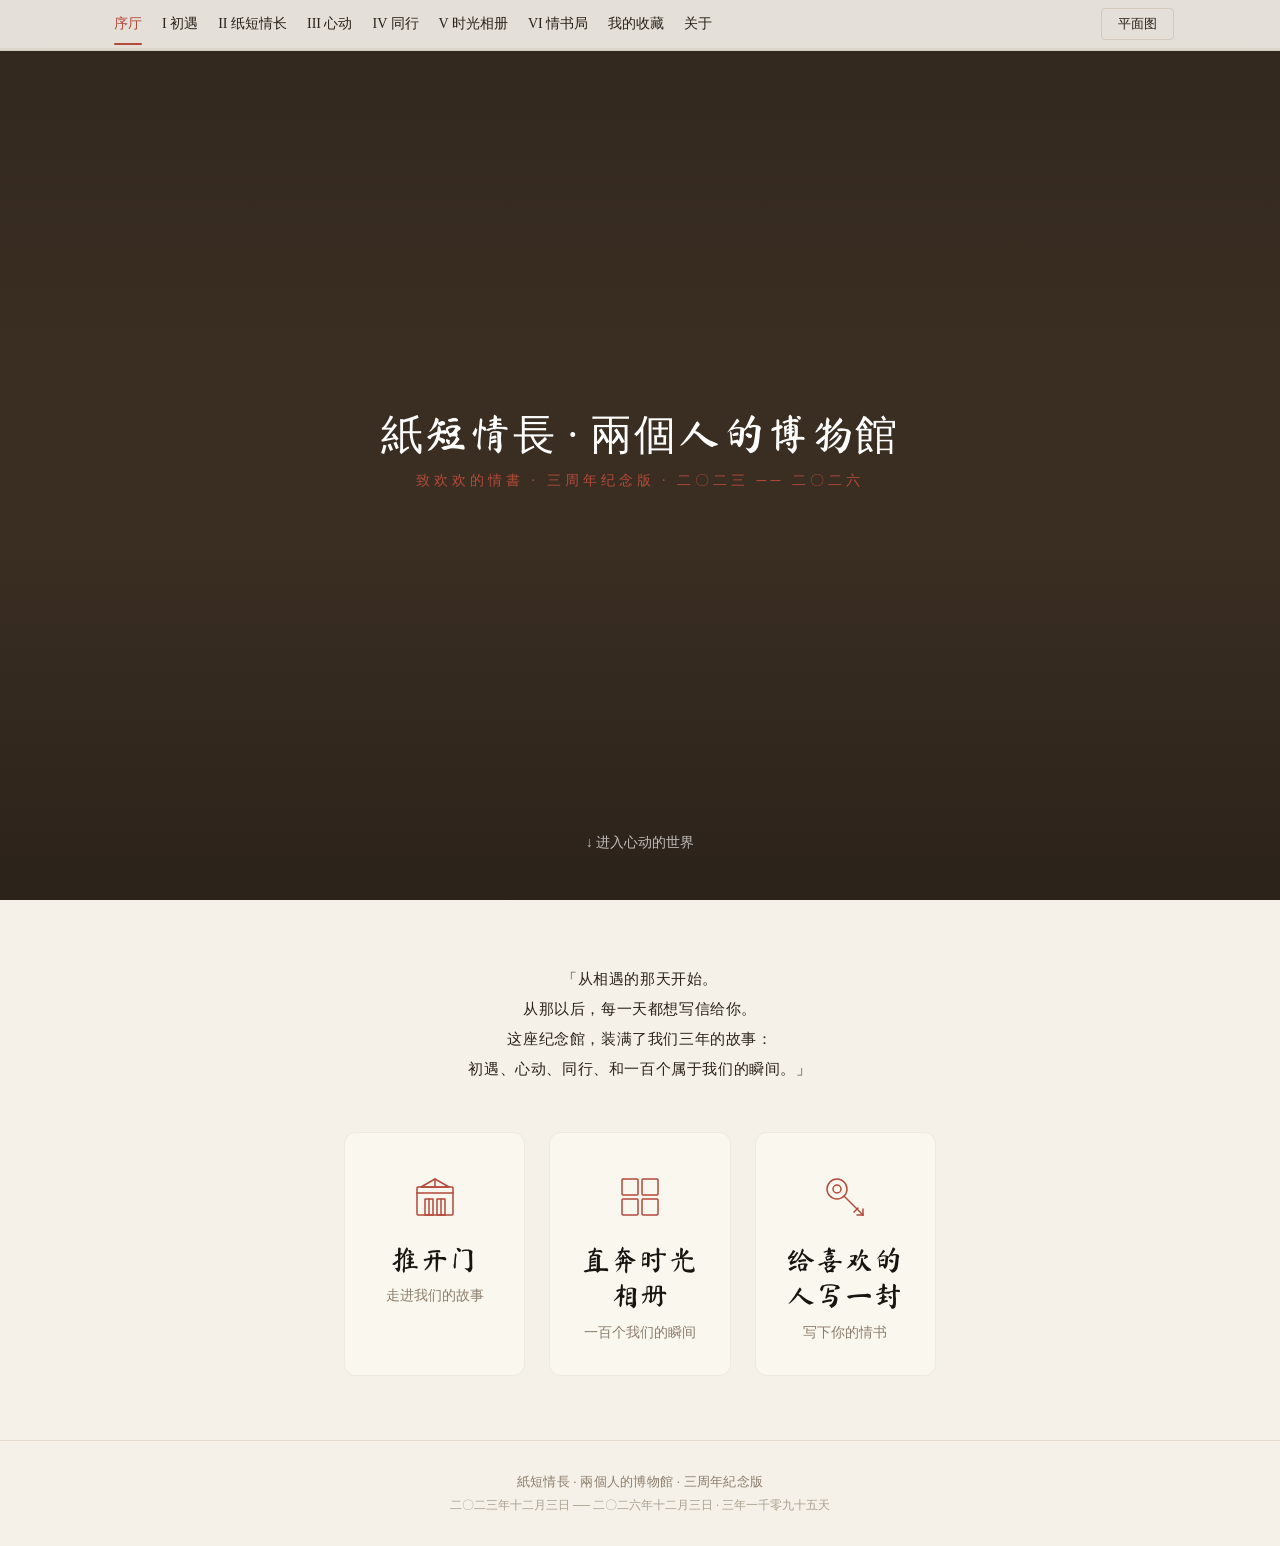
==== kimi-love-letter/index.html @ 92859d8e "紙短情長 · 兩個人的博物館 spec" ====
<!DOCTYPE html>
<!--
  ============================================================
  紙短情長 · 兩個人的博物館 — 主页面
  ============================================================
  
  【项目概述】
  三周年纪念日互动展览网站，致欢欢。
  包含6个展厅 + 收藏系统 + 写信体验，共9个页面。
  纯静态HTML/CSS/JS实现，无框架依赖。
  
  【页面结构】
  - 固定导航栏（含进度条）
  - 序厅（首页）：Hero视频 + 引言 + 导航卡片
  - I 初遇：展品图 + 铭牌
  - II 纸短情长：8封信件画廊 + 灯箱
  - III 心动：展品图 + 铭牌
  - IV 同行：展品图 + 铭牌
  - V 时光相册：筛选器 + 100张照片墙 + 详情弹窗
  - VI 情书局：写信表单 + 实时预览
  - 我的收藏：收藏的照片卡片
  - 关于：项目说明
  
  【技术栈】HTML5 + CSS3 + Vanilla JS + localStorage
  @version 3.0
-->
<html lang="zh-CN">
<head>
  <meta charset="UTF-8">
  <meta name="viewport" content="width=device-width, initial-scale=1.0">
  <title>紙短情長 · 兩個人的博物館</title>
  <!-- Google Fonts：书法字体 -->
  <link rel="preconnect" href="https://fonts.googleapis.com">
  <link rel="preconnect" href="https://fonts.gstatic.com" crossorigin>
  <link href="https://fonts.loli.net/css2?family=Ma+Shan+Zheng&family=Long+Cang&family=Liu+Jian+Mao+Cao&display=swap" rel="stylesheet">
  <!-- LXGW WenKai TC：正文字体 -->
  <link href="https://cdn.jsdmirror.com/npm/lxgw-wenkai-tc-web@latest/style.css" rel="stylesheet">
  <!-- 主样式表 -->
  <link rel="stylesheet" href="css/style.css">
</head>
<body>

<!-- ===== 固定导航栏 ===== -->
<!-- 包含9个导航链接 + 平面图按钮 + 滚动进度条 -->
<nav class="navbar">
  <div class="nav-inner">
    <div class="nav-links">
      <a data-route="/" class="active">序厅</a>
      <a data-route="/hall/1">I 初遇</a>
      <a data-route="/hall/2">II 纸短情长</a>
      <a data-route="/hall/3">III 心动</a>
      <a data-route="/hall/4">IV 同行</a>
      <a data-route="/hall/5">V 时光相册</a>
      <a data-route="/hall/6">VI 情书局</a>
      <a data-route="/archive">我的收藏</a>
      <a data-route="/about">关于</a>
    </div>
    <button class="btn-floorplan" onclick="openFloorplan()">平面图</button>
  </div>
  <div class="progress-bar"><div class="progress-bar-inner"></div></div>
</nav>


<!-- ===== 序廳（首页）===== -->
<!-- Hero全屏视频 + 引言段落 + 三张导航卡片 -->
<div id="page-home" class="page active">
  <section class="hero">
    <div class="hero-bg">
      <video autoplay muted loop playsinline>
        <source src="hero-1.mp4" type="video/mp4">
      </video>
    </div>
    <div class="hero-overlay"></div>
    <div class="hero-content">
      <h1 class="hero-title">紙短情長 · 兩個人的博物館</h1>
      <p class="hero-subtitle">致欢欢的情書 · 三周年纪念版 · 二〇二三 ── 二〇二六</p>
    </div>
    <button class="hero-enter" onclick="navigate('/hall/1')">↓ 进入心动的世界</button>
  </section>

  <section class="intro-section">
    <p class="intro-text">「从相遇的那天开始。<br>从那以后，每一天都想写信给你。<br>这座纪念館，装满了我们三年的故事：<br>初遇、心动、同行、和一百个属于我们的瞬间。」</p>
  </section>

  <!-- 三张入口卡片 -->
  <section class="cards-section">
    <a class="card" onclick="navigate('/hall/1')">
      <div class="card-icon"><svg viewBox="0 0 48 48" fill="none" stroke="rgb(179,74,58)" stroke-width="1.5" stroke-linecap="round" stroke-linejoin="round"><rect x="6" y="14" width="36" height="28" rx="1"/><line x1="6" y1="20" x2="42" y2="20"/><line x1="24" y1="6" x2="24" y2="14"/><polygon points="10,14 24,6 38,14"/><rect x="14" y="26" width="8" height="16"/><rect x="26" y="26" width="8" height="16"/><line x1="18" y1="26" x2="18" y2="42"/><line x1="30" y1="26" x2="30" y2="42"/></svg></div>
      <h3 class="card-title">推开门</h3>
      <p class="card-subtitle">走进我们的故事</p>
    </a>
    <a class="card" onclick="navigate('/hall/5')">
      <div class="card-icon"><svg viewBox="0 0 48 48" fill="none" stroke="rgb(179,74,58)" stroke-width="1.5" stroke-linecap="round" stroke-linejoin="round"><rect x="6" y="6" width="16" height="16" rx="1"/><rect x="26" y="6" width="16" height="16" rx="1"/><rect x="6" y="26" width="16" height="16" rx="1"/><rect x="26" y="26" width="16" height="16" rx="1"/></svg></div>
      <h3 class="card-title">直奔时光相册</h3>
      <p class="card-subtitle">一百个我们的瞬间</p>
    </a>
    <a class="card" onclick="navigate('/hall/6')">
      <div class="card-icon"><svg viewBox="0 0 48 48" fill="none" stroke="rgb(179,74,58)" stroke-width="1.5" stroke-linecap="round" stroke-linejoin="round"><circle cx="16" cy="16" r="10"/><circle cx="16" cy="16" r="4"/><line x1="23" y1="23" x2="42" y2="42"/><line x1="36" y1="42" x2="42" y2="42"/><line x1="42" y1="36" x2="42" y2="42"/><line x1="33" y1="39" x2="37" y2="35"/></svg></div>
      <h3 class="card-title">给喜欢的人写一封</h3>
      <p class="card-subtitle">写下你的情书</p>
    </a>
  </section>

  <footer class="footer">
    <p class="footer-line1">紙短情長 · 兩個人的博物館 · 三周年紀念版</p>
    <p class="footer-line2">二〇二三年十二月三日 ── 二〇二六年十二月三日 · 三年一千零九十五天</p>
  </footer>
</div>


<!-- ===== Hall 1: 初遇 ===== -->
<!-- 展品信件图 + 铭牌（标题/描述/引用/出处）-->
<div id="page-hall-1" class="page">
  <div class="hall-page">
    <div class="exhibit-img"><img src="exhibits/letters/letter-1.jpg" alt="我们的初遇"></div>
    <div class="plaque">
      <div class="plaque-line"></div>
      <div class="plaque-inner">
        <p class="plaque-sub">I · 初遇</p>
        <h2 class="plaque-title">初遇</h2>
        <p class="plaque-desc">二〇二三年十一月，我们第一次相遇。那天的一切都记得——初冬的风、见面的地点、你穿的那件衣服。你笑起来的样子，像一道光，把我整个冬天都照亮了。后来我才明白，有些相遇，第一眼就注定了永远。从那以后，我的世界里多了一个你，从此再也不想回到没有你的日子。</p>
        <blockquote class="plaque-quote">「那天之后，你的名字就住进了我的心里。」</blockquote>
        <p class="plaque-source">2023年12月3日，我们相恋的第一天。</p>
      </div>
    </div>
  </div>
  <div class="hall-nav" style="padding:0 24px;">
    <a class="disabled">← 上一厅</a>
    <span class="counter">I / VI</span>
    <a onclick="navigate('/hall/2')">下一厅 →</a>
  </div>
  <footer class="footer">
    <p class="footer-line1">紙短情長 · 兩個人的博物館 · 三周年紀念版</p>
    <p class="footer-line2">二〇二三年十二月三日 ── 二〇二六年十二月三日 · 三年一千零九十五天</p>
  </footer>
</div>


<!-- ===== Hall 2: 纸短情长 ===== -->
<!-- 8封信件画廊（可点击放大） + 灯箱 + 铭牌 -->
<div id="page-hall-2" class="page">
  <div class="hall-page" style="max-width:1100px;">
    <div class="gallery-grid" id="gallery-grid"><!-- JS动态渲染 --></div>
    <div class="plaque" style="max-width:720px; margin:0 auto 64px;">
      <div class="plaque-line"></div>
      <div class="plaque-inner">
        <p class="plaque-sub">II · 纸短情长</p>
        <h2 class="plaque-title">纸短情长</h2>
        <p class="plaque-desc">八封情书，写给欢欢。每一封都是某个夜晚的思念，某次分别的不舍，某个瞬间的怦然心动。纸短情长，写不尽三年心事。</p>
        <blockquote class="plaque-quote">「每一个字，都是想你的证据。」</blockquote>
        <p class="plaque-source">2023-2026，写给欢欢的八封情书。</p>
      </div>
    </div>
  </div>
  <div class="hall-nav" style="max-width:1100px; margin:0 auto; padding:0 24px;">
    <a onclick="navigate('/hall/1')">← 上一厅</a>
    <span class="counter">II / VI</span>
    <a onclick="navigate('/hall/3')">下一厅 →</a>
  </div>
  <footer class="footer">
    <p class="footer-line1">紙短情長 · 兩個人的博物館 · 三周年紀念版</p>
    <p class="footer-line2">二〇二三年十二月三日 ── 二〇二六年十二月三日 · 三年一千零九十五天</p>
  </footer>
</div>


<!-- ===== Hall 3: 心动 ===== -->
<div id="page-hall-3" class="page">
  <div class="hall-page">
    <div class="exhibit-img square"><img src="exhibits/04-exhibit-3.jpg" alt="心动的瞬间"></div>
    <div class="plaque">
      <div class="plaque-line"></div>
      <div class="plaque-inner">
        <p class="plaque-sub">III · 心动</p>
        <h2 class="plaque-title">心动</h2>
        <p class="plaque-desc">不知道从哪一刻开始，看到你就会心跳加速。也许是第一次对视，也许是你笑起来的样子，也许只是某个不经意的瞬间。心动不需要理由，但每一刻都值得记住。</p>
        <blockquote class="plaque-quote">「第一次牵你的手，心跳快得像要飞出来。」</blockquote>
        <p class="plaque-source">那些心跳加速的瞬间，是爱情最诚实的证据。</p>
      </div>
    </div>
  </div>
  <div class="hall-nav" style="padding:0 24px;">
    <a onclick="navigate('/hall/2')">← 上一厅</a>
    <span class="counter">III / VI</span>
    <a onclick="navigate('/hall/4')">下一厅 →</a>
  </div>
  <footer class="footer">
    <p class="footer-line1">紙短情長 · 兩個人的博物館 · 三周年紀念版</p>
    <p class="footer-line2">二〇二三年十二月三日 ── 二〇二六年十二月三日 · 三年一千零九十五天</p>
  </footer>
</div>


<!-- ===== Hall 4: 同行 ===== -->
<div id="page-hall-4" class="page">
  <div class="hall-page">
    <div class="exhibit-img square"><img src="exhibits/05-exhibit-4.jpg" alt="一起走过的路"></div>
    <div class="plaque">
      <div class="plaque-line"></div>
      <div class="plaque-inner">
        <p class="plaque-sub">IV · 同行</p>
        <h2 class="plaque-title">同行</h2>
        <p class="plaque-desc">三年里，我们一起走过很多路。有远方的旅行——成都的街头、峨眉山的金顶、青城山的寺庙、都江堰的桥头；也有楼下的散步，和每个送你回家的傍晚。有阳光灿烂的日子，也有风雨同行的时刻。你累了我会背你，我迷路了你会牵我。每一步，都因为有你而不孤单。原来最好的风景不是目的地，而是身边有你。</p>
        <blockquote class="plaque-quote">「和你一起走的路，每一步都算数。」</blockquote>
        <p class="plaque-source">2023-2026，我们一起走过的每一段旅程。</p>
      </div>
    </div>
  </div>
  <div class="hall-nav" style="padding:0 24px;">
    <a onclick="navigate('/hall/3')">← 上一厅</a>
    <span class="counter">IV / VI</span>
    <a onclick="navigate('/hall/5')">下一厅 →</a>
  </div>
  <footer class="footer">
    <p class="footer-line1">紙短情長 · 兩個人的博物館 · 三周年紀念版</p>
    <p class="footer-line2">二〇二三年十二月三日 ── 二〇二六年十二月三日 · 三年一千零九十五天</p>
  </footer>
</div>


<!-- ===== Hall 5: 时光相册 ===== -->
<!-- 标题/描述 + 三维筛选器 + 肖像卡片网格 -->
<div id="page-hall-5" class="page">
  <div class="wall-header">
    <h2 class="wall-title">时光相册</h2>
    <p class="wall-subtitle">二〇二三 ── 二〇二六 · 一百张我们的照片</p>
    <p class="wall-desc">每一张照片，都是一个不想忘记的瞬间。</p>
    <p class="wall-desc">有远方的风景，有身边的日常。</p>
    <p class="wall-desc">这里是我们三年来的一百个瞬间。每一张照片背后，都有一段只属于我们的故事。</p>
    <p class="wall-disclaimer">本展厅 100 张照片均为我们的真实回忆。</p>
  </div>
  <div class="filters" id="filters-container"><!-- JS动态渲染筛选按钮 --></div>
  <div class="portrait-grid" id="portrait-grid"><!-- JS动态渲染肖像卡片 --></div>
  <div class="hall-nav" style="max-width:1200px; margin:0 auto; padding:0 24px;">
    <a onclick="navigate('/hall/4')">← 上一厅</a>
    <span class="counter">V / VI</span>
    <a onclick="navigate('/hall/6')">下一厅 →</a>
  </div>
  <footer class="footer">
    <p class="footer-line1">紙短情長 · 兩個人的博物館 · 三周年紀念版</p>
    <p class="footer-line2">二〇二三年十二月三日 ── 二〇二六年十二月三日 · 三年一千零九十五天</p>
  </footer>
</div>


<!-- ===== Hall 6: 情书局 ===== -->
<!-- 左侧表单 + 右侧实时预览（桌面端双栏，移动端单栏） -->
<div id="page-hall-6" class="page">
  <div class="hall6-header">
    <p class="hall6-sub">VI · 情书局</p>
    <h2 class="hall6-title">情书局</h2>
    <p class="hall6-desc">纸短情长，铺展一张信纸，写下你想对欢欢说的话。</p>
  </div>

  <div class="hall6-split">
    <!-- 左侧：写信表单 -->
    <div class="letter-form">
      <!-- 寄信人 -->
      <div class="form-group">
        <label class="form-label">寄信人</label>
        <div class="form-row">
          <select class="form-select" id="sender-role">
            <option>选择身份</option><option>男朋友</option><option>老公</option><option selected>我</option><option>笨蛋</option><option>傻瓜</option><option>亲爱的</option><option>宝贝</option><option>你的</option><option>专属</option><option>恋人</option><option>最好的朋友</option>
          </select>
          <input class="form-input" placeholder="姓名" id="sender-name">
        </div>
      </div>
      <!-- 收信人 -->
      <div class="form-group">
        <label class="form-label">收信人</label>
        <div class="form-row">
          <select class="form-select" id="receiver-role">
            <option>选择身份</option><option selected>女朋友</option><option>老婆</option><option>欢欢</option><option>小欢</option><option>欢欢宝贝</option><option>亲爱的</option><option>小仙女</option><option>我的唯一</option><option>我的全世界</option><option>恋人</option><option>最好的朋友</option>
          </select>
          <input class="form-input" placeholder="姓名" id="receiver-name">
        </div>
      </div>
      <!-- 心意类别 -->
      <div class="form-group">
        <label class="form-label">心意类别<span class="form-hint">（至多选五句，已选 <span id="mood-count">0</span>/5）</span></label>
        <div class="mood-tabs" id="mood-tabs"></div>
        <div class="mood-sentences" id="mood-sentences"></div>
      </div>
      <!-- 随信附上 -->
      <div class="form-group">
        <label class="form-label">随信附上</label>
        <div class="toggle-group toggle-group-sm" id="attach-toggles"></div>
        <input class="form-input" placeholder="其他礼物（选填）" id="attach-custom" style="margin-top:12px; width:100%;">
      </div>
      <!-- 日期 -->
      <div class="form-group">
        <label class="form-label">日期</label>
        <div class="form-row form-row-3col">
          <input class="form-input" id="date-year" placeholder="二〇二六年">
          <input class="form-input" id="date-month" placeholder="六月">
          <input class="form-input" id="date-day" placeholder="十日">
        </div>
      </div>
      <!-- 配图 -->
      <div class="form-group">
        <label class="form-label">配图</label>
        <div class="illust-grid" id="illust-grid"></div>
      </div>
      <!-- 移动端预览按钮（桌面端隐藏） -->
      <button class="preview-btn-mobile" onclick="scrollToPreview()">预览信纸 ↓</button>
    </div>

    <!-- 右侧：实时预览面板 -->
    <div class="preview-panel" id="live-preview">
      <!-- 默认提示语（未填写时） -->
      <div id="preview-default">
        <div class="preview-prompt">
          <p>请先填写寄信人与收信人姓名，情书方可落笔。</p>
        </div>
      </div>
      <!-- 信纸预览区 -->
      <div class="letter-preview-box" id="letter-preview-section" style="display:none;">
        <h3 class="letter-preview-title">信纸预览</h3>
        <div id="letter-live-content"></div>
      </div>
      <!-- 信封预览区 -->
      <div class="envelope-preview-box" id="envelope-preview-section" style="display:none;">
        <h3 class="envelope-preview-title">信封预览</h3>
        <div id="envelope-live-content"></div>
      </div>
      <!-- 操作按钮 -->
      <div class="form-actions">
        <button class="btn-action btn-download-letter" id="btn-dl-letter" disabled onclick="alert('下载功能开发中')">下载信纸</button>
        <button class="btn-action btn-download-envelope" id="btn-dl-envelope" disabled onclick="alert('下载功能开发中')">下载信封</button>
        <button class="btn-action btn-share" onclick="alert('分享功能开发中')">分享</button>
      </div>
    </div>
  </div>

  <div class="hall-nav" style="max-width:1200px; margin:0 auto; padding:0 24px;">
    <a onclick="navigate('/hall/5')">← 上一厅</a>
    <span class="counter">VI / VI</span>
    <a class="disabled">下一厅 →</a>
  </div>
  <footer class="footer">
    <p class="footer-line1">紙短情長 · 兩個人的博物館 · 三周年紀念版</p>
    <p class="footer-line2">二〇二三年十二月三日 ── 二〇二六年十二月三日 · 三年一千零九十五天</p>
  </footer>
</div>


<!-- ===== 我的收藏 ===== -->
<!-- 展示已收藏的人物卡片，数据来自localStorage -->
<div id="page-archive" class="page">
  <div class="archive-page">
    <h2 class="archive-title">我的收藏</h2>
    <p class="archive-sub">你收藏的照片，会在这里等你回味</p>
    <div id="favorites-container"><!-- JS动态渲染收藏卡片 --></div>
  </div>
  <footer class="footer">
    <p class="footer-line1">紙短情長 · 兩個人的博物館 · 三周年紀念版</p>
    <p class="footer-line2">二〇二三年十二月三日 ── 二〇二六年十二月三日 · 三年一千零九十五天</p>
  </footer>
</div>


<!-- ===== 关于 ===== -->
<div id="page-about" class="page">
  <div class="about-page">
    <div class="about-line"></div>
    <p class="about-label">关于</p>
    <div class="about-body">
      <p>致欢欢，三周年快乐。</p>
      <p>本站所有照片和文字，都是我们真实的回忆。</p>
      <p>从2023年12月3日到今天，每一天都值得纪念。</p>
      <p>三年，一千零九十五天，</p>
      <p>无数个想你的瞬间。这个网站，用一百张照片，</p>
      <p>致敬我们共同走过的每一步。</p>
    </div>
  </div>
  <footer class="footer">
    <p class="footer-line1">紙短情長 · 兩個人的博物館 · 三周年紀念版</p>
    <p class="footer-line2">二〇二三年十二月三日 ── 二〇二六年十二月三日 · 三年一千零九十五天</p>
  </footer>
</div>


<!-- ===== 灯箱（展厅II信件大图预览）===== -->
<div class="lightbox" id="lightbox">
  <button class="lightbox-close" onclick="closeLightbox()">&times;</button>
  <button class="lightbox-prev" onclick="lightboxNav(-1)">&#8249;</button>
  <img id="lightbox-img" src="" alt="">
  <button class="lightbox-next" onclick="lightboxNav(1)">&#8250;</button>
  <div class="lightbox-counter" id="lightbox-counter"></div>
</div>


<!-- ===== 人物详情弹窗（展厅V点击肖像）===== -->
<!-- 双栏布局：左栏肖像卡片+收藏按钮，右栏竖排信件+翻页 -->
<div class="person-modal" id="person-modal" onclick="if(event.target===this)closePersonModal()">
  <div class="person-modal-content">
    <button class="person-modal-close" onclick="closePersonModal()">&times;</button>
    <div class="person-profile-panel"><!-- JS动态渲染 --></div>
    <div class="person-letter-panel"><!-- JS动态渲染 --></div>
  </div>
</div>


<!-- ===== 平面图弹窗 ===== -->
<!-- SVG节点布局：中心序廳 + 6个展厅节点 + 关于节点 -->
<!-- 节点标签只显示I-VI，不带"廳"前缀 -->
<div class="floorplan-overlay" id="floorplan-overlay" onclick="if(event.target===this)closeFloorplan()">
  <div class="floorplan-modal">
    <button class="floorplan-close" onclick="closeFloorplan()">&times;</button>
    <h3 class="floorplan-title">馆内平面图</h3>
    <svg class="floorplan-svg" viewBox="0 0 600 440">
      <!-- 连线：从中心序廳放射到各展厅 -->
      <line x1="300" y1="200" x2="180" y2="120" stroke="rgba(120,80,40,0.2)" stroke-width="1"/>
      <line x1="300" y1="200" x2="420" y2="120" stroke="rgba(120,80,40,0.2)" stroke-width="1"/>
      <line x1="300" y1="200" x2="140" y2="240" stroke="rgba(120,80,40,0.2)" stroke-width="1"/>
      <line x1="300" y1="200" x2="460" y2="240" stroke="rgba(120,80,40,0.2)" stroke-width="1"/>
      <line x1="300" y1="200" x2="180" y2="360" stroke="rgba(120,80,40,0.2)" stroke-width="1"/>
      <line x1="300" y1="200" x2="420" y2="360" stroke="rgba(120,80,40,0.2)" stroke-width="1"/>
      <line x1="300" y1="200" x2="520" y2="80" stroke="rgba(120,80,40,0.2)" stroke-width="1"/>

      <!-- 序厅（中心节点） -->
      <g onclick="navigate('/');closeFloorplan();" style="cursor:pointer">
        <circle class="node-circle" cx="300" cy="200" r="28" fill="#fdfaf3" stroke="rgba(120,80,40,0.15)" stroke-width="1.5"/>
        <text x="300" y="205" text-anchor="middle" font-size="13" fill="#1a1410" font-family="Ma Shan Zheng,serif">序厅</text>
      </g>

      <!-- I — 初遇 -->
      <g onclick="navigate('/hall/1');closeFloorplan();" style="cursor:pointer">
        <circle class="node-circle" cx="180" cy="120" r="24" fill="#fdfaf3" stroke="rgba(120,80,40,0.15)" stroke-width="1.5"/>
        <text x="180" y="124" text-anchor="middle" font-size="13" fill="#1a1410">I</text>
        <text x="180" y="156" text-anchor="middle" font-size="11" fill="#8b7d6b">初遇</text>
      </g>

      <!-- II — 纸短情长 -->
      <g onclick="navigate('/hall/2');closeFloorplan();" style="cursor:pointer">
        <circle class="node-circle" cx="420" cy="120" r="24" fill="#fdfaf3" stroke="rgba(120,80,40,0.15)" stroke-width="1.5"/>
        <text x="420" y="124" text-anchor="middle" font-size="13" fill="#1a1410">II</text>
        <text x="420" y="156" text-anchor="middle" font-size="11" fill="#8b7d6b">纸短情长</text>
      </g>

      <!-- III — 心动 -->
      <g onclick="navigate('/hall/3');closeFloorplan();" style="cursor:pointer">
        <circle class="node-circle" cx="140" cy="240" r="24" fill="#fdfaf3" stroke="rgba(120,80,40,0.15)" stroke-width="1.5"/>
        <text x="140" y="244" text-anchor="middle" font-size="13" fill="#1a1410">III</text>
        <text x="140" y="276" text-anchor="middle" font-size="11" fill="#8b7d6b">心动</text>
      </g>

      <!-- IV — 同行 -->
      <g onclick="navigate('/hall/4');closeFloorplan();" style="cursor:pointer">
        <circle class="node-circle" cx="460" cy="240" r="24" fill="#fdfaf3" stroke="rgba(120,80,40,0.15)" stroke-width="1.5"/>
        <text x="460" y="244" text-anchor="middle" font-size="13" fill="#1a1410">IV</text>
        <text x="460" y="276" text-anchor="middle" font-size="11" fill="#8b7d6b">同行</text>
      </g>

      <!-- V — 时光相册 -->
      <g onclick="navigate('/hall/5');closeFloorplan();" style="cursor:pointer">
        <circle class="node-circle" cx="180" cy="360" r="24" fill="#fdfaf3" stroke="rgba(120,80,40,0.15)" stroke-width="1.5"/>
        <text x="180" y="364" text-anchor="middle" font-size="13" fill="#1a1410">V</text>
        <text x="180" y="396" text-anchor="middle" font-size="11" fill="#8b7d6b">时光相册</text>
      </g>

      <!-- VI — 情书局 -->
      <g onclick="navigate('/hall/6');closeFloorplan();" style="cursor:pointer">
        <circle class="node-circle" cx="420" cy="360" r="24" fill="#fdfaf3" stroke="rgba(120,80,40,0.15)" stroke-width="1.5"/>
        <text x="420" y="364" text-anchor="middle" font-size="13" fill="#1a1410">VI</text>
        <text x="420" y="396" text-anchor="middle" font-size="11" fill="#8b7d6b">情书局</text>
      </g>

      <!-- 关于（红色节点） -->
      <g onclick="navigate('/about');closeFloorplan();" style="cursor:pointer">
        <circle cx="520" cy="80" r="28" fill="#b34a3a" stroke="none"/>
        <text x="520" y="85" text-anchor="middle" font-size="13" fill="#fff">关于</text>
      </g>
    </svg>
  </div>
</div>

<!-- 主交互脚本 -->
<script src="js/app.js"></script>

<!-- Cloudflare Web Analytics -->
 <script defer src='https://static.cloudflareinsights.com/beacon.min.js' 
 data-cf-beacon='{"token": "68094ecdf8d94ec7a1f258e1115ed503"}'>

 </script>
 <!-- End Cloudflare Web Analytics -->
</body>
</html>
---- kimi-love-letter/css/style.css ----
/**
 * ============================================================
 * 紙短情長 · 兩個人的博物館 — 全局样式表
 * ============================================================
 * 
 * 【功能总结】
 * 本文件包含整个单页应用的所有样式定义，涵盖：
 * - 全局CSS变量与设计系统（配色、字体）
 * - 固定导航栏与滚动进度条
 * - 首页Hero视频区域与引言卡片
 * - 展厅I-IV通用模板（展品图+铭牌）
 * - 展厅II图片画廊与灯箱
 * - 展厅V时光相册（筛选器+照片网格+详情弹窗）
 * - 展厅VI情书局（分屏表单+实时信纸/信封预览）
 * - 我的收藏页面（收藏卡片网格）
 * - 关于页面
 * - 平面图弹窗
 * - 页脚与Kimi水印
 * 
 * 【设计系统】
 * - 主色调：暖米色(#f5f1e8) + 砖红色(#b34a3a) + 深棕色(#2a2118)
 * - 字体：LXGW WenKai TC(正文楷体) + Ma Shan Zheng(标题书法体)
 * - 风格：仿旧纸张质感，怀旧文学氛围
 * 
 * @version 3.0
 * @author 辜涛
 */

/* ============================================================
   1. 全局CSS变量 — 统一的设计令牌系统
   ============================================================ */
:root {
  --color-bg: #f5f1e8;              /* 页面背景：暖米色/奶油色 */
  --color-paper: #fdfaf3;           /* 卡片/信纸背景：更浅的纸色 */
  --color-ink: #1a1410;             /* 墨色：最深的棕黑色 */
  --color-text: #2a2118;            /* 主文字色 */
  --color-text-mute: #8b7d6b;      /* 次要/弱化文字色 */
  --color-vermilion: #b34a3a;       /* 朱红色/强调色 */
  --color-border: rgba(120, 80, 40, .15); /* 边框色：半透明棕色 */
  --font-kai: "LXGW WenKai TC", serif;     /* 楷体：正文用 */
  --font-hand: "Ma Shan Zheng", "Long Cang", "Liu Jian Mao Cao", "LXGW WenKai TC", serif; /* 书法体：标题用 */
}

/* ============================================================
   2. 基础重置
   ============================================================ */
* { margin: 0; padding: 0; box-sizing: border-box; }

body {
  font-family: var(--font-kai);
  background: var(--color-bg);
  color: var(--color-text);
  -webkit-font-smoothing: antialiased;
}

a { text-decoration: none; color: inherit; }

/* ============================================================
   3. 固定导航栏 — 毛玻璃效果 + 滚动进度条
   ============================================================ */
.navbar {
  position: fixed;
  top: 0; left: 0; right: 0;
  z-index: 50;
  background: rgba(253, 250, 243, 0.88);
  backdrop-filter: blur(12px);
  -webkit-backdrop-filter: blur(12px);
  border-bottom: 1px solid var(--color-border);
}

.nav-inner {
  max-width: 1100px;
  margin: 0 auto;
  display: flex;
  align-items: center;
  justify-content: space-between;
  padding: 0 16px;
  height: 48px;
  overflow-x: auto;
}

.nav-links {
  display: flex;
  align-items: center;
  gap: 4px;
  flex-shrink: 0;
}

/* 导航链接：默认深棕色，激活/悬停时砖红色 */
.nav-links a {
  font-size: 14px;
  padding: 12px 8px;
  white-space: nowrap;
  position: relative;
  transition: color 0.25s;
  cursor: pointer;
}
.nav-links a:hover { color: var(--color-vermilion); }
.nav-links a.active { color: var(--color-vermilion); }
.nav-links a.active::after {
  content: '';
  position: absolute;
  bottom: 0; left: 8px; right: 8px;
  height: 2px;
  background: var(--color-vermilion);
  border-radius: 1px;
}

/* 平面图按钮：描边样式 */
.btn-floorplan {
  flex-shrink: 0;
  margin-left: 16px;
  padding: 6px 16px;
  font-size: 13px;
  font-family: inherit;
  color: var(--color-text);
  background: transparent;
  border: 1px solid var(--color-border);
  border-radius: 4px;
  cursor: pointer;
  transition: all 0.25s;
}
.btn-floorplan:hover { background: rgba(120, 80, 40, 0.06); }

/* 滚动进度条 */
.progress-bar { height: 2px; background: rgba(120, 80, 40, 0.08); }
.progress-bar-inner {
  height: 100%;
  width: 0%;
  background: var(--color-vermilion);
  transition: width 0.3s;
}

/* ============================================================
   4. 页面路由系统 — SPA页面切换动画
   ============================================================ */
.page { display: none; }
.page.active {
  display: block;
  animation: fadeIn 0.4s ease-out;
}

@keyframes fadeIn {
  from { opacity: 0; transform: translateY(12px); }
  to   { opacity: 1; transform: translateY(0); }
}

/* ============================================================
   5. 首页Hero区域 — 全屏视频背景 + 渐变遮罩 + 标题叠加
   ============================================================ */
.hero {
  position: relative;
  width: 100%;
  height: 100vh;
  min-height: 600px;
  overflow: hidden;
  display: flex;
  flex-direction: column;
  align-items: center;
  justify-content: center;
}

.hero-bg {
  position: absolute;
  inset: 0;
  z-index: 0;
  background: #3a2e22; /* 视频未加载时的兜底色 */
}
.hero-bg video { width: 100%; height: 100%; object-fit: cover; }

/* 上下暗角渐变：增强文字可读性 */
.hero-overlay {
  position: absolute;
  inset: 0;
  z-index: 1;
  background: linear-gradient(
    rgba(26,20,16,0.25) 0%,
    rgba(0,0,0,0) 40%,
    rgba(0,0,0,0) 60%,
    rgba(26,20,16,0.45) 100%
  );
}

.hero-content {
  position: relative;
  z-index: 2;
  text-align: center;
  padding: 0 24px;
}

.hero-title {
  font-family: var(--font-hand);
  font-size: 42px;
  font-weight: 400;
  color: #fff;
  line-height: 1.1;
  letter-spacing: 2.1px;
  margin-bottom: 16px;
  white-space: nowrap;
}

.hero-subtitle {
  font-size: 14px;
  color: var(--color-vermilion);
  letter-spacing: 4px;
  text-align: center;
}

/* 进入按钮：呼吸灯动画 */
.hero-enter {
  position: absolute;
  bottom: 48px;
  left: 50%;
  transform: translateX(-50%);
  z-index: 2;
  font-size: 14px;
  color: rgba(255, 255, 255, 0.7);
  background: none;
  border: none;
  cursor: pointer;
  font-family: inherit;
  animation: breathe 3s ease-in-out infinite;
}

@keyframes breathe {
  0%, 100% { opacity: 0.4; }
  50%      { opacity: 1; }
}

/* ============================================================
   6. 首页引言区域
   ============================================================ */
.intro-section {
  padding: 64px 24px 48px;
  max-width: 640px;
  margin: 0 auto;
  text-align: center;
}
.intro-text {
  font-size: 15px;
  line-height: 30px;
  letter-spacing: 0.6px;
}

/* ============================================================
   7. 首页导航卡片 — 三张入口卡片
   ============================================================ */
.cards-section {
  max-width: 640px;
  margin: 0 auto;
  padding: 0 24px 64px;
  display: flex;
  flex-direction: column;
  gap: 24px;
}

@media (min-width: 768px) {
  .cards-section {
    display: grid;
    grid-template-columns: repeat(3, 1fr);
    gap: 24px;
  }
}

.card {
  display: block;
  background: rgba(253, 250, 243, 0.7);
  border-radius: 12px;
  padding: 40px 24px 32px;
  text-align: center;
  transition: transform 0.25s, box-shadow 0.25s;
  cursor: pointer;
  border: 1px solid rgba(120, 80, 40, 0.08);
}
.card:hover {
  transform: translateY(-2px);
  box-shadow: 0 8px 24px rgba(120, 80, 40, 0.1);
}

.card-icon { width: 48px; height: 48px; margin: 0 auto 20px; }
.card-icon svg { width: 48px; height: 48px; }

.card-title {
  font-family: var(--font-hand);
  font-size: 28px;
  font-weight: 400;
  color: var(--color-ink);
  line-height: 1.3;
  letter-spacing: 1.12px;
  margin-bottom: 8px;
}
.card-subtitle {
  font-size: 14px;
  color: var(--color-text-mute);
  line-height: 1.5;
}

/* ============================================================
   8. 展厅I/III/IV通用模板 — 展品图 + 铭牌 + 导航
   ============================================================ */

/* 展厅页面容器：顶部留出导航栏高度 */
.hall-page {
  padding: 136px 24px 80px;
  max-width: 720px;
  margin: 0 auto;
}

/* 展品图片容器 */
.exhibit-img {
  max-width: 460px;
  aspect-ratio: 3/4;
  border-radius: 4px;
  box-shadow: 0 4px 24px rgba(26, 20, 16, 0.06);
  background: var(--color-paper);
  overflow: hidden;
  margin: 0 auto 64px;
}
.exhibit-img img { width: 100%; height: 100%; object-fit: contain; }
.exhibit-img.square { max-width: 600px; aspect-ratio: 1/1; }

/* 铭牌区域：纸色背景 + 顶部红线 */
.plaque {
  background: var(--color-paper);
  position: relative;
  border-radius: 4px;
  margin-bottom: 64px;
}
.plaque-line { height: 2px; background: var(--color-vermilion); width: 100%; }
.plaque-inner { padding: 48px 56px; }
@media (max-width: 640px) { .plaque-inner { padding: 32px 24px; } }

.plaque-sub {
  font-size: 13px;
  color: var(--color-text-mute);
  letter-spacing: 0.08em;
  margin-bottom: 12px;
}
.plaque-title {
  font-family: var(--font-hand);
  font-size: 50px;
  color: var(--color-ink);
  letter-spacing: 0.04em;
  margin-bottom: 24px;
  line-height: 1.2;
}
@media (max-width: 640px) { .plaque-title { font-size: 36px; } }

.plaque-desc {
  font-size: 16px;
  line-height: 2;
  color: var(--color-text);
  margin-bottom: 24px;
}

/* 引用块：左侧红色竖线 */
.plaque-quote {
  border-left: 3px solid var(--color-vermilion);
  padding-left: 24px;
  font-size: 16px;
  line-height: 2.2;
  letter-spacing: 0.06em;
  margin-bottom: 16px;
  color: var(--color-text);
}

/* 出处来源：前方红色圆点 */
.plaque-source {
  font-size: 14px;
  color: var(--color-text-mute);
  display: flex;
  align-items: flex-start;
  gap: 8px;
}
.plaque-source::before {
  content: '';
  display: inline-block;
  width: 4px; height: 4px;
  border-radius: 50%;
  background: var(--color-vermilion);
  margin-top: 8px;
  flex-shrink: 0;
}

/* 展厅底部导航：上一厅/下一厅 */
.hall-nav {
  display: flex;
  justify-content: space-between;
  align-items: center;
  max-width: 720px;
  margin: 0 auto;
  border-top: 1px solid var(--color-border);
  padding: 48px 0;
}
.hall-nav a {
  font-size: 14px;
  color: var(--color-text);
  cursor: pointer;
  transition: color 0.25s;
}
.hall-nav a:hover { color: var(--color-vermilion); }
.hall-nav a.disabled { opacity: 0.3; pointer-events: none; }
.hall-nav .counter { font-size: 13px; color: var(--color-text-mute); }

/* ============================================================
   9. 展厅II 紙短情長 — 图片画廊 + 灯箱
   ============================================================ */

/* 4列画廊网格 */
.gallery-grid {
  display: grid;
  grid-template-columns: repeat(4, 1fr);
  gap: 20px;
  max-width: 1100px;
  margin: 0 auto 64px;
  padding: 0 24px;
}
@media (max-width: 900px) { .gallery-grid { grid-template-columns: repeat(2, 1fr); } }
@media (max-width: 500px) { .gallery-grid { grid-template-columns: 1fr; } }

.gallery-item {
  aspect-ratio: 3/4;
  border-radius: 3px;
  box-shadow: 0 3px 12px rgba(26, 20, 16, 0.06);
  cursor: pointer;
  overflow: hidden;
  transition: transform 0.3s, box-shadow 0.3s;
  border: 1px solid var(--color-border);
}
.gallery-item:hover {
  transform: scale(1.02);
  box-shadow: 0 8px 24px rgba(26, 20, 16, 0.12);
}
.gallery-item img { width: 100%; height: 100%; object-fit: cover; }

/* 灯箱：全屏遮罩 + 居中图片 */
.lightbox {
  display: none;
  position: fixed;
  inset: 0;
  z-index: 1000;
  background: rgba(0, 0, 0, 0.85);
  align-items: center;
  justify-content: center;
  padding: 60px 24px;
}
.lightbox.open { display: flex; animation: fadeIn 0.3s; }
.lightbox img {
  max-height: 88vh;
  max-width: 92vw;
  object-fit: contain;
  box-shadow: 0 16px 48px rgba(0, 0, 0, 0.5);
  border-radius: 2px;
}
.lightbox-close {
  position: fixed; top: 20px; right: 24px;
  width: 40px; height: 40px;
  background: rgba(255, 255, 255, 0.08);
  border: none; color: #fff; font-size: 24px;
  cursor: pointer; border-radius: 50%;
  display: flex; align-items: center; justify-content: center;
  z-index: 1001;
}
.lightbox-prev, .lightbox-next {
  position: fixed; top: 50%; transform: translateY(-50%);
  width: 48px; height: 48px;
  background: rgba(255, 255, 255, 0.08);
  border: none; color: #fff; font-size: 28px;
  cursor: pointer; border-radius: 50%;
  display: flex; align-items: center; justify-content: center;
  z-index: 1001;
}
.lightbox-prev { left: 24px; }
.lightbox-next { right: 24px; }
.lightbox-counter {
  position: fixed; bottom: 24px; left: 50%; transform: translateX(-50%);
  color: rgba(255, 255, 255, 0.6); font-size: 14px; z-index: 1001;
}

/* ============================================================
   10. 展厅V 时光相册 — 筛选器 + 照片墙 + 详情弹窗
   ============================================================ */

/* 页面头部 */
.wall-header {
  text-align: center;
  padding: 136px 24px 40px;
  max-width: 800px;
  margin: 0 auto;
}
.wall-title { font-family: var(--font-hand); font-size: 50px; color: var(--color-ink); margin-bottom: 12px; }
.wall-subtitle { font-size: 14px; color: var(--color-vermilion); letter-spacing: 2px; margin-bottom: 24px; }
.wall-desc { font-size: 15px; line-height: 2; color: var(--color-text); margin-bottom: 8px; }
.wall-disclaimer { font-size: 12px; color: var(--color-text-mute); margin-top: 16px; opacity: 0.8; }

/* 筛选器组：药丸式按钮 */
.filters { max-width: 1200px; margin: 0 auto; padding: 0 24px 24px; }
.filter-group { margin-bottom: 12px; display: flex; flex-wrap: wrap; align-items: center; gap: 8px; }
.filter-label { font-size: 12px; color: var(--color-text-mute); margin-right: 4px; min-width: 48px; }

.filter-btn {
  padding: 4px 10px;
  font-size: 12px;
  border-radius: 4px;
  cursor: pointer;
  border: 1px solid var(--color-border);
  background: transparent;
  color: var(--color-text-mute);
  font-family: inherit;
  transition: all 0.2s;
}
.filter-btn.active {
  background: rgba(179, 74, 58, 0.06);
  color: var(--color-vermilion);
  border-color: var(--color-vermilion);
}
.filter-btn:hover { border-color: var(--color-vermilion); }

/* 肖像卡片网格 */
.portrait-grid {
  display: grid;
  grid-template-columns: repeat(3, 1fr);
  gap: 8px;
  max-width: 1200px;
  margin: 0 auto;
  padding: 24px 12px 80px;
}
@media (min-width: 900px) { .portrait-grid { grid-template-columns: repeat(5, 1fr); } }
@media (max-width: 500px) { .portrait-grid { grid-template-columns: repeat(2, 1fr); } }

.portrait-card {
  aspect-ratio: 5/7;
  cursor: pointer;
  overflow: hidden;
  border-radius: 2px;
  transition: transform 0.3s;
  background: var(--color-paper);
}
.portrait-card:hover { transform: scale(1.03); }
.portrait-card-img { height: 70%; overflow: hidden; }
.portrait-card-img img { width: 100%; height: 100%; object-fit: cover; }
.portrait-card-info { height: 30%; padding: 4px 6px; display: flex; flex-direction: column; justify-content: center; align-items: center; gap: 1px; }
.portrait-name { font-family: var(--font-hand); font-size: 13px; color: var(--color-ink); }
.portrait-meta { font-size: 8px; color: var(--color-text-mute); }
.portrait-type { font-size: 8px; color: var(--color-vermilion); }

/* ----- 人物详情弹窗（仿原站双栏布局）----- */

/**
 * 【功能说明】
 * 点击肖像后弹出全屏详情弹窗，左侧为肖像卡片（含加入收藏按钮），
 * 右侧为竖排信件内容（竖排情书格式），底部有翻页导航。
 * 参考原站的side-by-side布局效果。
 */
.person-modal {
  display: none;
  position: fixed;
  inset: 0;
  z-index: 200;
  background: rgba(0, 0, 0, 0.8);
  align-items: center;
  justify-content: center;
  padding: 40px 24px;
}
.person-modal.open { display: flex; animation: fadeIn 0.3s; }

/* 弹窗内容区：左右双栏 */
.person-modal-content {
  background: var(--color-paper);
  max-width: 900px;
  width: 100%;
  border-radius: 8px;
  overflow: hidden;
  position: relative;
  display: flex;
  max-height: 85vh;
}

@media (max-width: 700px) {
  .person-modal-content { flex-direction: column; max-height: 90vh; overflow-y: auto; }
}

/* 左侧：肖像卡片 */
.person-profile-panel {
  width: 280px;
  flex-shrink: 0;
  display: flex;
  flex-direction: column;
  align-items: center;
  padding: 24px;
  background: var(--color-bg);
  border-right: 1px solid var(--color-border);
}
@media (max-width: 700px) {
  .person-profile-panel { width: 100%; border-right: none; border-bottom: 1px solid var(--color-border); }
}

.person-profile-img {
  width: 180px;
  height: 252px;
  object-fit: cover;
  border-radius: 4px;
  margin-bottom: 16px;
  box-shadow: 0 4px 16px rgba(26, 20, 16, 0.1);
}
.person-profile-name { font-family: var(--font-hand); font-size: 24px; color: var(--color-ink); margin-bottom: 4px; }
.person-profile-role { font-size: 13px; color: var(--color-text-mute); margin-bottom: 8px; }
.person-profile-meta { font-size: 13px; color: var(--color-vermilion); margin-bottom: 4px; }
.person-profile-to { font-size: 13px; color: var(--color-text); margin-bottom: 16px; }

/* 加入收藏按钮 */
.btn-favorite {
  padding: 8px 24px;
  font-size: 13px;
  font-family: inherit;
  border: 1px solid var(--color-border);
  border-radius: 4px;
  background: transparent;
  color: var(--color-text);
  cursor: pointer;
  transition: all 0.2s;
}
.btn-favorite:hover { border-color: var(--color-vermilion); color: var(--color-vermilion); }
.btn-favorite.favorited {
  background: rgba(179, 74, 58, 0.06);
  color: var(--color-vermilion);
  border-color: var(--color-vermilion);
}

/* 右侧：竖排信件内容 */
.person-letter-panel {
  flex: 1;
  padding: 32px;
  overflow-y: auto;
  display: flex;
  flex-direction: column;
}

/* 信件容器：仿古信纸样式（米黄纸底 + 红褐色边框 + 竖排文字） */
.letter-scroll {
  background: #f5edd4;  /* 仿古纸张色 */
  border: 1px solid #c9a87c;  /* 旧纸边框色 */
  border-radius: 2px;
  padding: 32px 24px 24px;
  flex: 1;
  overflow-x: auto;
  overflow-y: hidden;
  position: relative;
  /* 双线框效果 */
  box-shadow: inset 0 0 0 4px #f5edd4, inset 0 0 0 5px #c9a87c;
}

/* 竖排文字区域：多列竖排，从右向左阅读 */
.letter-vertical {
  writing-mode: vertical-rl;
  text-orientation: mixed;
  font-size: 15px;
  line-height: 2.4;
  letter-spacing: 0.12em;
  color: #2a2118;
  column-gap: 8px;
  min-height: 280px;
  white-space: pre-wrap;
  font-family: var(--font-kai);
  /* 列间分隔线 */
  column-rule: 1px solid rgba(201, 168, 124, 0.3);
}

/* 银信印章：右下角红色方形印章 */
.letter-stamp {
  width: 36px;
  height: 36px;
  background: var(--color-vermilion);
  color: #fff;
  display: flex;
  align-items: center;
  justify-content: center;
  font-size: 11px;
  font-family: var(--font-hand);
  border-radius: 2px;
  margin-top: 12px;
  align-self: flex-end;
  /* 印章微倾斜效果 */
  transform: rotate(-3deg);
  opacity: 0.9;
}

/* 翻页导航 */
.letter-nav {
  display: flex;
  justify-content: space-between;
  align-items: center;
  margin-top: 16px;
  padding-top: 16px;
  border-top: 1px solid var(--color-border);
}
.letter-nav button {
  padding: 6px 16px;
  font-size: 13px;
  font-family: inherit;
  border: 1px solid var(--color-border);
  border-radius: 4px;
  background: transparent;
  color: var(--color-text);
  cursor: pointer;
  transition: all 0.2s;
}
.letter-nav button:hover { border-color: var(--color-vermilion); color: var(--color-vermilion); }
.letter-nav button:disabled { opacity: 0.3; cursor: default; }
.letter-nav button:disabled:hover { border-color: var(--color-border); color: var(--color-text); }
.letter-nav-counter { font-size: 13px; color: var(--color-text-mute); }

.letter-nav-back {
  display: block;
  text-align: center;
  margin-top: 12px;
  font-size: 13px;
  color: var(--color-text-mute);
  cursor: pointer;
}
.letter-nav-back:hover { color: var(--color-vermilion); }

.person-modal-close {
  position: absolute;
  top: 12px; right: 12px;
  width: 36px; height: 36px;
  background: rgba(0, 0, 0, 0.5);
  border: none; color: #fff; font-size: 20px;
  cursor: pointer; border-radius: 50%;
  display: flex; align-items: center; justify-content: center;
  z-index: 10;
}

/* ============================================================
   11. 展厅VI 情书局 — 左表单 + 右实时预览
   ============================================================ */

/**
 * 【功能说明】
 * 银信局采用分屏布局：
 * - 左侧为表单区（寄信人、收信人、心意、附件、日期、配图选择）
 * - 右侧为实时预览区（信纸预览 + 信封预览），随表单输入动态更新
 * - 参考原站 https://qbgogtgc47664.ok.kimi.link/#/hall/6 的样式
 */
.hall6-header { text-align: center; padding: 136px 24px 40px; }
.hall6-sub { font-size: 14px; color: var(--color-text-mute); letter-spacing: 0.08em; margin-bottom: 16px; }
.hall6-title { font-family: var(--font-hand); font-size: 40px; color: var(--color-ink); margin-bottom: 12px; letter-spacing: 0.04em; }
.hall6-desc { font-size: 16px; color: var(--color-text); }

/* 分屏容器 */
.hall6-split {
  max-width: 1200px;
  margin: 0 auto;
  padding: 0 24px 80px;
  display: grid;
  grid-template-columns: 1fr 1fr;
  gap: 48px;
  align-items: start;
}
@media (max-width: 1023px) {
  .hall6-split { grid-template-columns: 1fr; }
}

/* 表单区域 */
.letter-form { width: 100%; }
.form-group { margin-bottom: 28px; }
.form-label { font-size: 14px; color: var(--color-text); margin-bottom: 8px; display: block; letter-spacing: 0.02em; }
/* 表单提示文字（如"至多選五句，已選 0/5"） */
.form-hint { font-size: 12px; color: var(--color-text-mute); }
.form-row { display: grid; grid-template-columns: 1fr 1fr; gap: 10px; }
/* 日期三列布局 */
.form-row-3col { display: grid; grid-template-columns: 1fr 1fr 1fr; gap: 10px; }
.form-input, .form-select {
  background: var(--color-paper);
  border: 1px solid var(--color-border);
  border-radius: 4px;
  padding: 8px 12px;
  font-size: 14px;
  font-family: inherit;
  color: var(--color-text);
  outline: none;
  transition: border-color 0.2s;
  width: 100%;
}
.form-input:focus, .form-select:focus { border-color: var(--color-vermilion); }

/* 切换按钮组（心意/附件） */
.toggle-group { display: flex; flex-wrap: wrap; gap: 8px; }
.toggle-btn {
  padding: 8px 18px;
  font-size: 14px;
  border-radius: 4px;
  cursor: pointer;
  border: 1px solid var(--color-border);
  background: transparent;
  color: var(--color-text-mute);
  font-family: inherit;
  transition: all 0.2s;
}
.toggle-btn.active {
  background: rgba(179, 74, 58, 0.06);
  color: var(--color-vermilion);
  border-color: var(--color-vermilion);
}
.toggle-btn:hover { border-color: var(--color-vermilion); }
/* 附件按钮略小字号 */
.toggle-group-sm .toggle-btn { padding: 6px 14px; font-size: 13px; }

/* ----- 心意类别标签页（原站交互样式） ----- */
.mood-tabs {
  display: flex;
  flex-wrap: wrap;
  gap: 8px;
  margin-bottom: 12px;
}
.mood-tab {
  padding: 8px 18px;
  font-size: 14px;
  border-radius: 4px;
  cursor: pointer;
  border: 1px solid var(--color-border);
  background: transparent;
  color: var(--color-text-mute);
  font-family: inherit;
  transition: all 0.2s;
  display: flex;
  align-items: center;
  gap: 6px;
}
.mood-tab.active {
  background: rgba(179, 74, 58, 0.06);
  color: var(--color-vermilion);
  border-color: var(--color-vermilion);
}
.mood-tab:hover { border-color: var(--color-vermilion); }
/* 复选框图标（选中时显示√） */
.mood-tab-check {
  display: inline-block;
  width: 14px;
  height: 14px;
  border: 1.5px solid currentColor;
  border-radius: 2px;
  position: relative;
}
.mood-tab.active .mood-tab-check::after {
  content: '\2713';
  position: absolute;
  top: -2px;
  left: 1px;
  font-size: 11px;
  line-height: 1;
}

/* 心意句子列表 — 点击标签后展开的复选框列表 */
.mood-sentences {
  display: flex;
  flex-direction: column;
  gap: 8px;
}
.mood-sentence {
  display: flex;
  align-items: center;
  gap: 12px;
  padding: 12px 16px;
  border: 1px solid var(--color-border);
  border-radius: 4px;
  background: var(--color-paper);
  cursor: pointer;
  transition: all 0.2s;
}
.mood-sentence:hover { border-color: var(--color-vermilion); }
.mood-sentence.selected {
  border-color: var(--color-vermilion);
  background: rgba(179, 74, 58, 0.03);
}
/* 句子复选框 */
.sentence-checkbox {
  width: 18px;
  height: 18px;
  border: 1.5px solid var(--color-border);
  border-radius: 2px;
  flex-shrink: 0;
  display: flex;
  align-items: center;
  justify-content: center;
  transition: all 0.2s;
}
.mood-sentence.selected .sentence-checkbox {
  border-color: var(--color-vermilion);
  background: var(--color-vermilion);
}
.mood-sentence.selected .sentence-checkbox::after {
  content: '\2713';
  color: #fff;
  font-size: 12px;
  line-height: 1;
}
/* 句子文字 */
.sentence-text {
  font-size: 14px;
  color: var(--color-text);
  line-height: 1.6;
}

/* 配图选择网格 — 4列网格，每项含缩略图和标签 */
.illust-grid {
  display: grid;
  grid-template-columns: repeat(4, 1fr);
  gap: 8px;
}
.illust-item {
  border-radius: 2px;
  cursor: pointer;
  overflow: hidden;
  border: 2px solid transparent;
  padding: 6px;
  background: var(--color-paper);
  transition: all 0.2s;
  display: flex;
  flex-direction: column;
  align-items: center;
}
.illust-item.active {
  border-color: var(--color-vermilion);
  background: rgba(179, 74, 58, 0.06);
}
.illust-item img {
  width: 100%;
  aspect-ratio: 1/1;
  object-fit: contain;
  border-radius: 2px;
}
.illust-item span {
  font-size: 12px;
  color: var(--color-text-mute);
  margin-top: 4px;
}
.illust-item.active span {
  color: var(--color-vermilion);
}

/* 移动端预览按钮 — 仅在移动端显示，桌面端隐藏 */
.preview-btn-mobile {
  display: none;
  width: 100%;
  padding: 12px;
  margin-top: 8px;
  font-size: 15px;
  font-family: inherit;
  background: rgba(179, 74, 58, 0.06);
  border: 1px solid var(--color-vermilion);
  color: var(--color-vermilion);
  border-radius: 4px;
  cursor: pointer;
  transition: all 0.2s;
}
.preview-btn-mobile:hover { background: rgba(179, 74, 58, 0.12); }
@media (max-width: 1023px) {
  .preview-btn-mobile { display: block; }
}

/* 右侧预览面板 */
.preview-panel {
  position: sticky;
  top: 80px;
  display: flex;
  flex-direction: column;
  gap: 24px;
}
@media (max-width: 1023px) {
  .preview-panel { position: static; }
}

/* 默认提示语：未填写时显示的引导文字 */
.preview-prompt {
  text-align: center;
  padding: 48px 16px;
  color: var(--color-text-mute);
  font-size: 15px;
  line-height: 1.8;
  background: var(--color-paper);
  border: 1px solid var(--color-border);
  border-radius: 8px;
}

/* ----- 信纸预览区 ----- */
.letter-preview-box {
  border: none;
  padding: 0;
}
.letter-preview-title {
  font-family: var(--font-kai);
  font-size: 14px;
  color: var(--color-text-mute);
  margin-bottom: 12px;
  letter-spacing: 0.08em;
}

/**
 * 信纸主体样式 — 参考原站
 * 米色古纸底色 + 多色渐变模拟旧纸质感
 * 红色内边框(3px) + 毛边裁剪效果
 */
.letter-paper {
  position: relative;
  background: linear-gradient(135deg, #e8dcc4, #d4c4a0);
  padding: 20px;
  border-radius: 2px;
  overflow: hidden;
}
/* 信纸内层 — 模拟古纸纹理 + 内阴影 */
.letter-paper-inner {
  position: relative;
  background:
    radial-gradient(ellipse at 30% 20%, rgba(245,237,212,0.6) 0%, transparent 60%),
    radial-gradient(ellipse at 70% 80%, rgba(230,218,192,0.4) 0%, transparent 60%),
    linear-gradient(180deg, #f0e6d0, #e4d8be);
  min-height: 320px;
  padding: 36px 28px;
  box-shadow: inset 0 0 30px rgba(120, 80, 40, 0.1);
  border-radius: 1px;
}
/* 红色内边框 — 情书的红框格式 */
.letter-paper-inner::before {
  content: '';
  position: absolute;
  inset: 18px 16px;
  border: 3px solid var(--color-vermilion);
  pointer-events: none;
}

/* 信纸文字 — 横排书写，手写体 */
.letter-text {
  font-family: var(--font-hand);
  font-size: 18px;
  line-height: 2.2;
  letter-spacing: 0.1em;
  color: #1a1a1a;
  position: relative;
  z-index: 1;
}
.letter-text .letter-greeting {
  display: block;
  margin-bottom: 16px;
}
.letter-text .letter-body {
  display: block;
  margin-bottom: 16px;
  text-indent: 2em;
}
.letter-text .letter-sign {
  display: block;
  text-align: right;
  margin-top: 20px;
}
.letter-text .letter-date {
  display: block;
  text-align: right;
  font-size: 14px;
  margin-top: 4px;
  color: #4a4a4a;
}

/* 信纸底部装饰配图 — 灰度化处理 */
.letter-paper-illust {
  position: absolute;
  bottom: 4%;
  left: 4%;
  width: 55%;
  opacity: 0.25;
  transform: rotate(-4deg);
  filter: grayscale(100%);
  mix-blend-mode: multiply;
  pointer-events: none;
}

/* ----- 信封预览区 ----- */
.envelope-preview-box {
  border: none;
  padding: 0;
}
.envelope-preview-title {
  font-family: var(--font-kai);
  font-size: 14px;
  color: var(--color-text-mute);
  margin-bottom: 12px;
  letter-spacing: 0.08em;
}

/**
 * 信封样式 — 参考原站复杂的三栏设计
 * 左侧：收信人信息（米色底 + 竖排 + 印章）
 * 中间：红色「情書」大字
 * 右侧：寄信人信息（米色底 + 竖排 + 装饰）
 */
.envelope-display {
  position: relative;
  display: flex;
  aspect-ratio: 9/14;
  border-radius: 2px;
  overflow: hidden;
  box-shadow: 0 10px 32px rgba(0, 0, 0, 0.25);
  background: linear-gradient(160deg, #d4aa72 0%, #c49a62 60%, #ba9258 100%);
}

/* 信封左栏 — 收信人 + 印章 + 银信标签 */
.envelope-left {
  width: 22%;
  background: linear-gradient(180deg, #f0e6d0, #e4d8be);
  display: flex;
  flex-direction: column;
  align-items: center;
  padding: 12px 6px;
  position: relative;
}
/* 左上角「银信」标签 — 金属质感 */
.envelope-badge {
  display: inline-block;
  padding: 2px 6px;
  font-size: 10px;
  font-weight: 700;
  letter-spacing: 2px;
  border: 1.5px solid #4a4a4a;
  background: linear-gradient(135deg, #d4d2cc, #a8a6a0, #c2c0ba);
  color: #2a2a2a;
  border-radius: 2px;
  margin-bottom: 8px;
}
/* 收信人 — 竖排大字 */
.envelope-receiver {
  writing-mode: vertical-rl;
  text-orientation: upright;
  font-size: 28px;
  letter-spacing: 8px;
  color: #1a1410;
  font-family: var(--font-hand);
  flex: 1;
  display: flex;
  align-items: center;
}
/* 收信人称谓 */
.envelope-receiver-sub {
  writing-mode: vertical-rl;
  text-orientation: upright;
  font-size: 16px;
  letter-spacing: 4px;
  color: #1a1410;
  font-family: var(--font-kai);
  margin-top: 4px;
}
/* 左下角圆形印章 */
.envelope-seal {
  width: 44px;
  height: 44px;
  border: 2px solid #c03525;
  border-radius: 50%;
  display: flex;
  align-items: center;
  justify-content: center;
  transform: rotate(-7deg);
  margin-top: 8px;
  flex-shrink: 0;
}
.envelope-seal-inner {
  width: 34px;
  height: 34px;
  border: 1px solid #c03525;
  border-radius: 50%;
  display: flex;
  align-items: center;
  justify-content: center;
  font-size: 9px;
  color: #c03525;
  font-family: var(--font-hand);
}

/* 信封中栏 — 红色背景 + 「情書」大字 */
.envelope-center {
  width: 50%;
  background: linear-gradient(170deg, #c03525, #9e2515);
  display: flex;
  flex-direction: column;
  align-items: center;
  justify-content: center;
  position: relative;
}
/* 大字「情書」 */
.envelope-qiaopi {
  font-family: var(--font-hand);
  font-size: 56px;
  font-weight: 900;
  color: #1a1a1a;
  writing-mode: vertical-rl;
  letter-spacing: 8px;
  -webkit-text-stroke: 1px #1a1a1a;
  text-shadow: 2px 2px 4px rgba(0,0,0,0.2);
}

/* 信封右栏 — 寄信人 + 装饰文字 */
.envelope-right {
  width: 28%;
  background: linear-gradient(180deg, #f0e6d0, #e4d8be);
  display: flex;
  flex-direction: column;
  align-items: center;
  padding: 12px 6px;
  position: relative;
}
/* 右上角斜条纹装饰 */
.envelope-right::before {
  content: '';
  position: absolute;
  top: 0; right: 0;
  width: 40px;
  height: 40px;
  background: repeating-linear-gradient(
    -48deg,
    transparent,
    transparent 3px,
    rgba(120,80,40,0.1) 3px,
    rgba(120,80,40,0.1) 5px
  );
}
/* 右侧竖排装饰文字 */
.envelope-deco-text {
  writing-mode: vertical-rl;
  text-orientation: upright;
  font-size: 22px;
  letter-spacing: 4px;
  color: #1a1410;
  font-family: var(--font-hand);
  padding: 6px 2px;
  border: 1.5px solid rgba(120,80,40,0.2);
  border-radius: 6px;
  margin-bottom: 8px;
}
/* 右侧寄信人信息 */
.envelope-sender {
  writing-mode: vertical-rl;
  text-orientation: upright;
  font-size: 20px;
  letter-spacing: 2px;
  color: #1a1410;
  font-family: var(--font-hand);
  flex: 1;
  display: flex;
  align-items: center;
}

/* ----- 操作按钮 ----- */
.form-actions {
  display: flex;
  gap: 12px;
  justify-content: center;
  margin-top: 8px;
}
.btn-action {
  padding: 10px 24px;
  font-size: 14px;
  font-family: inherit;
  border-radius: 4px;
  cursor: pointer;
  transition: all 0.2s;
}
/* 下载信纸按钮 — 硃红实心 */
.btn-download-letter {
  background: var(--color-vermilion);
  color: #fff;
  border: 1px solid var(--color-vermilion);
}
.btn-download-letter:hover { opacity: 0.9; }
.btn-download-letter:disabled {
  background: #d4cfc6;
  border-color: #d4cfc6;
  color: #a8a29e;
  cursor: not-allowed;
}
/* 下载信封按钮 — 硃红描边 */
.btn-download-envelope {
  background: transparent;
  color: var(--color-vermilion);
  border: 1px solid var(--color-vermilion);
}
.btn-download-envelope:hover { background: rgba(179,74,58,0.06); }
.btn-download-envelope:disabled {
  color: #a8a29e;
  border-color: #d4cfc6;
  cursor: not-allowed;
}
/* 分享按钮 — 灰色描边（始终可用） */
.btn-share {
  background: transparent;
  color: var(--color-text-mute);
  border: 1px solid var(--color-border);
}
.btn-share:hover { border-color: var(--color-text); color: var(--color-text); }

/* ============================================================
   12. 我的收藏页面 — 收藏卡片网格
   ============================================================ */

/**
 * 【功能说明】
 * 收藏页面展示用户从时光相册展厅收藏的照片卡片。
 * 使用localStorage持久化存储。空状态显示引导文案。
 */
.archive-page {
  padding: 136px 24px 80px;
  max-width: 1200px;
  margin: 0 auto;
}
.archive-title {
  font-family: var(--font-hand);
  font-size: 48px;
  color: var(--color-ink);
  text-align: center;
  margin-bottom: 8px;
}
.archive-sub {
  font-size: 14px;
  color: var(--color-text-mute);
  text-align: center;
  margin-bottom: 48px;
}

/* 收藏卡片网格 */
.favorites-grid {
  display: grid;
  grid-template-columns: repeat(3, 1fr);
  gap: 20px;
}
@media (min-width: 900px) { .favorites-grid { grid-template-columns: repeat(5, 1fr); } }
@media (max-width: 500px) { .favorites-grid { grid-template-columns: repeat(2, 1fr); } }

.fav-card {
  background: var(--color-paper);
  border-radius: 4px;
  overflow: hidden;
  cursor: pointer;
  transition: transform 0.3s;
  border: 1px solid var(--color-border);
}
.fav-card:hover { transform: scale(1.03); }
.fav-card-img { aspect-ratio: 5/7; overflow: hidden; }
.fav-card-img img { width: 100%; height: 100%; object-fit: cover; }
.fav-card-info { padding: 8px; text-align: center; }
.fav-card-name { font-family: var(--font-hand); font-size: 14px; color: var(--color-ink); }
.fav-card-meta { font-size: 9px; color: var(--color-text-mute); margin-top: 2px; }
.fav-card-remove {
  display: block;
  margin: 4px auto 8px;
  padding: 2px 12px;
  font-size: 11px;
  font-family: inherit;
  border: 1px solid var(--color-border);
  border-radius: 3px;
  background: transparent;
  color: var(--color-text-mute);
  cursor: pointer;
}
.fav-card-remove:hover { border-color: var(--color-vermilion); color: var(--color-vermilion); }

/* 空状态 */
.archive-empty {
  text-align: center;
  padding: 80px 0;
}
.archive-empty-msg { font-size: 14px; color: var(--color-text-mute); margin-bottom: 32px; }

.btn-back {
  padding: 10px 28px;
  border: 1px solid var(--color-border);
  border-radius: 4px;
  font-size: 14px;
  font-family: inherit;
  color: var(--color-text);
  background: transparent;
  cursor: pointer;
  transition: all 0.2s;
}
.btn-back:hover { border-color: var(--color-vermilion); color: var(--color-vermilion); }

/* ============================================================
   13. 关于页面
   ============================================================ */
.about-page {
  min-height: calc(100vh - 48px);
  display: flex;
  flex-direction: column;
  align-items: center;
  justify-content: center;
  padding: 120px 24px;
  text-align: center;
}
.about-line { height: 1px; background: var(--color-border); width: 40px; margin-bottom: 64px; }
.about-label { font-size: 13px; color: var(--color-text-mute); letter-spacing: 0.08em; margin-bottom: 32px; }
.about-body { max-width: 560px; font-size: 14px; line-height: 2; color: var(--color-text); }

/* ============================================================
   14. 平面图弹窗 — SVG节点交互
   ============================================================ */
.floorplan-overlay {
  display: none;
  position: fixed;
  inset: 0;
  z-index: 100;
  background: rgba(26, 20, 16, 0.6);
  align-items: center;
  justify-content: center;
}
.floorplan-overlay.open { display: flex; animation: fadeIn 0.3s; }

.floorplan-modal {
  background: var(--color-paper);
  max-width: 600px;
  width: 90%;
  border-radius: 8px;
  padding: 40px;
  border: 1px solid var(--color-border);
  position: relative;
}
.floorplan-close {
  position: absolute;
  top: 16px; right: 16px;
  width: 32px; height: 32px;
  border-radius: 50%;
  border: 1px solid var(--color-border);
  background: transparent;
  cursor: pointer;
  display: flex;
  align-items: center;
  justify-content: center;
  font-size: 16px;
  color: var(--color-text-mute);
}
.floorplan-title {
  font-family: var(--font-hand);
  font-size: 28px;
  text-align: center;
  margin-bottom: 32px;
  color: var(--color-ink);
}

.floorplan-svg { width: 100%; }
.floorplan-svg .node-circle { transition: all 0.2s; cursor: pointer; }
.floorplan-svg .node-circle:hover { fill: rgba(179, 74, 58, 0.1); }

/* ============================================================
   15. 页脚
   ============================================================ */
.footer {
  border-top: 1px solid var(--color-border);
  padding: 32px 24px;
  text-align: center;
}
.footer-line1 { font-size: 13px; color: var(--color-text-mute); letter-spacing: 0.26px; margin-bottom: 6px; }
.footer-line2 { font-size: 12px; color: var(--color-text-mute); opacity: 0.7; }
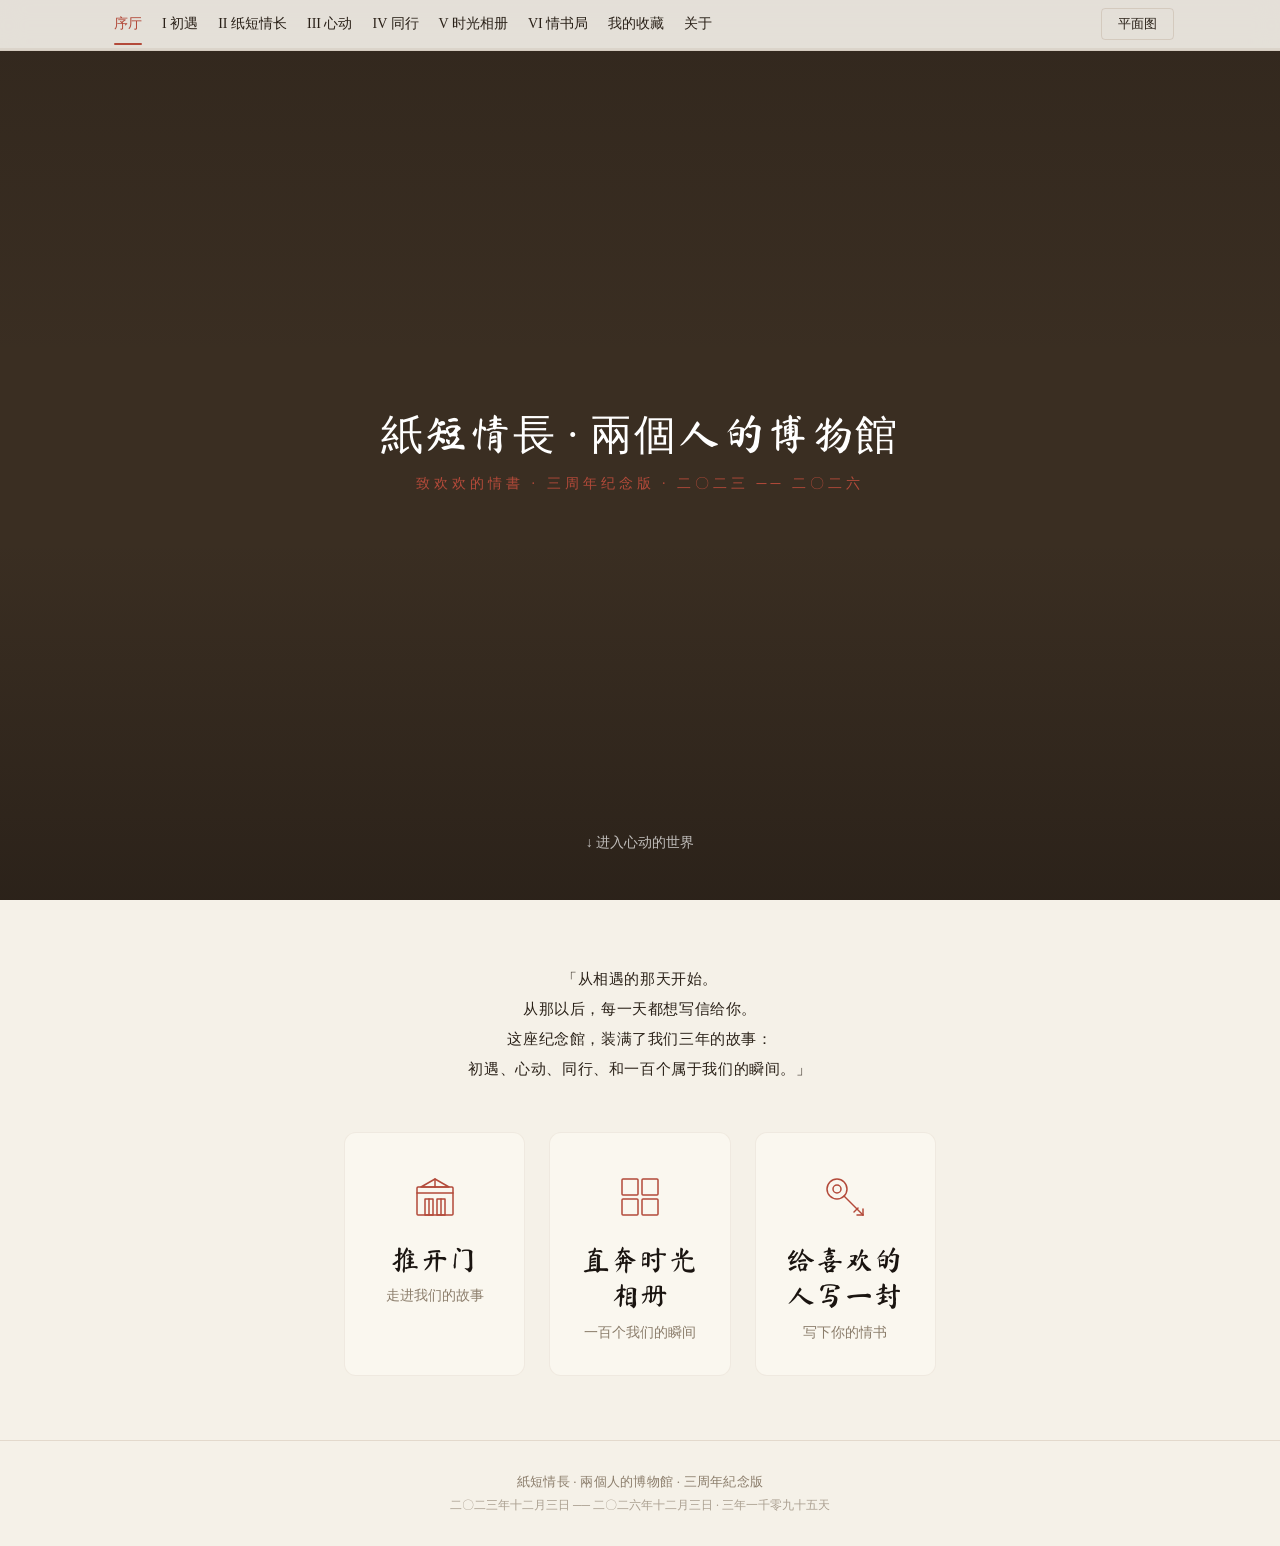
==== commit a94d452f: "紙短情長 · 兩個人的博物館 优化" ====
--- a/kimi-love-letter/index.html
+++ b/kimi-love-letter/index.html
@@ -325,9 +325,9 @@
       </div>
       <!-- 操作按钮 -->
       <div class="form-actions">
-        <button class="btn-action btn-download-letter" id="btn-dl-letter" disabled onclick="alert('下载功能开发中')">下载信纸</button>
-        <button class="btn-action btn-download-envelope" id="btn-dl-envelope" disabled onclick="alert('下载功能开发中')">下载信封</button>
-        <button class="btn-action btn-share" onclick="alert('分享功能开发中')">分享</button>
+        <button class="btn-action btn-download-letter" id="btn-dl-letter" disabled onclick="downloadLetter()">下载信纸</button>
+        <button class="btn-action btn-download-envelope" id="btn-dl-envelope" disabled onclick="downloadEnvelope()">下载信封</button>
+        <button class="btn-action btn-share" id="btn-share" onclick="shareLetter()">分享</button>
       </div>
     </div>
   </div>
--- a/kimi-love-letter/css/style.css
+++ b/kimi-love-letter/css/style.css
@@ -160,13 +160,30 @@
   justify-content: center;
 }
 
+@media (max-width: 700px) {
+  .hero {
+    height: 100vh;
+    height: 100dvh;
+    min-height: 480px;
+  }
+}
+
 .hero-bg {
   position: absolute;
   inset: 0;
   z-index: 0;
-  background: #3a2e22; /* 视频未加载时的兜底色 */
+  background: #3a2e22;
 }
 .hero-bg video { width: 100%; height: 100%; object-fit: cover; }
+
+@media (max-width: 700px) {
+  .hero-bg video {
+    width: 100%;
+    height: 100%;
+    object-fit: cover;
+    object-position: center;
+  }
+}
 
 /* 上下暗角渐变：增强文字可读性 */
 .hero-overlay {
@@ -193,10 +210,10 @@
   font-size: 42px;
   font-weight: 400;
   color: #fff;
-  line-height: 1.1;
+  line-height: 1.25;
   letter-spacing: 2.1px;
   margin-bottom: 16px;
-  white-space: nowrap;
+  animation: heroFadeIn 1.2s 0.3s cubic-bezier(0.22, 0.61, 0.36, 1) both;
 }
 
 .hero-subtitle {
@@ -204,6 +221,30 @@
   color: var(--color-vermilion);
   letter-spacing: 4px;
   text-align: center;
+  animation: heroFadeIn 1.2s 0.6s cubic-bezier(0.22, 0.61, 0.36, 1) both;
+}
+
+@keyframes heroFadeIn {
+  from {
+    opacity: 0;
+    transform: translateY(24px);
+  }
+  to {
+    opacity: 1;
+    transform: translateY(0);
+  }
+}
+
+@media (max-width: 700px) {
+  .hero-title {
+    font-size: 26px;
+    letter-spacing: 1.2px;
+    white-space: normal;
+  }
+  .hero-subtitle {
+    font-size: 12px;
+    letter-spacing: 2px;
+  }
 }
 
 /* 进入按钮：呼吸灯动画 */
@@ -535,6 +576,8 @@
   border-radius: 2px;
   transition: transform 0.3s;
   background: var(--color-paper);
+  content-visibility: auto;
+  contain-intrinsic-size: auto 200px;
 }
 .portrait-card:hover { transform: scale(1.03); }
 .portrait-card-img { height: 70%; overflow: hidden; }
@@ -592,6 +635,7 @@
   border-right: 1px solid var(--color-border);
 }
 @media (max-width: 700px) {
+  .person-modal-content { flex-direction: column; max-height: 90vh; overflow-y: auto; }
   .person-profile-panel { width: 100%; border-right: none; border-bottom: 1px solid var(--color-border); }
 }
 
@@ -710,6 +754,24 @@
 .letter-nav button:disabled:hover { border-color: var(--color-border); color: var(--color-text); }
 .letter-nav-counter { font-size: 13px; color: var(--color-text-mute); }
 
+@media (max-width: 700px) {
+  .person-letter-panel {
+    overflow: visible;
+    padding: 20px 16px;
+  }
+  .letter-scroll {
+    max-height: 280px;
+    overflow-x: auto;
+    overflow-y: hidden;
+    padding: 20px 16px 16px;
+  }
+  .letter-vertical {
+    font-size: 14px;
+    line-height: 2.2;
+    min-height: 180px;
+  }
+}
+
 .letter-nav-back {
   display: block;
   text-align: center;
@@ -902,6 +964,64 @@
   line-height: 1.6;
 }
 
+/* 自定义心意输入 */
+.mood-custom-row {
+  margin-top: 4px;
+  padding: 8px 0;
+}
+.mood-custom-trigger {
+  font-size: 13px;
+  color: var(--color-vermilion);
+  cursor: pointer;
+  padding: 8px 14px;
+  border: 1px dashed var(--color-vermilion);
+  border-radius: 4px;
+  display: inline-block;
+  transition: all 0.2s;
+}
+.mood-custom-trigger:hover {
+  background: rgba(179, 74, 58, 0.04);
+  border-style: solid;
+}
+.mood-custom-input-wrap {
+  display: flex;
+  align-items: center;
+  gap: 6px;
+}
+.mood-custom-input {
+  flex: 1;
+  padding: 8px 12px;
+  font-size: 14px;
+  font-family: inherit;
+  border: 1px solid var(--color-vermilion);
+  border-radius: 4px;
+  background: var(--color-paper);
+  color: var(--color-text);
+  outline: none;
+}
+.mood-custom-input::placeholder {
+  color: var(--color-text-mute);
+}
+.mood-custom-confirm,
+.mood-custom-cancel {
+  width: 32px;
+  height: 32px;
+  border: 1px solid var(--color-border);
+  border-radius: 4px;
+  background: var(--color-paper);
+  cursor: pointer;
+  font-size: 14px;
+  display: flex;
+  align-items: center;
+  justify-content: center;
+  flex-shrink: 0;
+  transition: all 0.2s;
+}
+.mood-custom-confirm { color: var(--color-vermilion); }
+.mood-custom-cancel { color: var(--color-text-mute); }
+.mood-custom-confirm:hover { background: rgba(179, 74, 58, 0.06); border-color: var(--color-vermilion); }
+.mood-custom-cancel:hover { border-color: var(--color-text); }
+
 /* 配图选择网格 — 4列网格，每项含缩略图和标签 */
 .illust-grid {
   display: grid;
@@ -1061,17 +1181,19 @@
   color: #4a4a4a;
 }
 
-/* 信纸底部装饰配图 — 灰度化处理 */
+/* 信纸装饰配图 — 签名左侧空白区域，半透明水印效果 */
 .letter-paper-illust {
   position: absolute;
-  bottom: 4%;
-  left: 4%;
-  width: 55%;
-  opacity: 0.25;
-  transform: rotate(-4deg);
-  filter: grayscale(100%);
-  mix-blend-mode: multiply;
+  bottom: 36px;
+  left: 28px;
+  width: 160px;
+  height: 160px;
+  object-fit: contain;
+  opacity: 0.38;
+  transform: rotate(-3deg);
+  filter: saturate(0.7) brightness(1.05);
   pointer-events: none;
+  z-index: 0;
 }
 
 /* ----- 信封预览区 ----- */
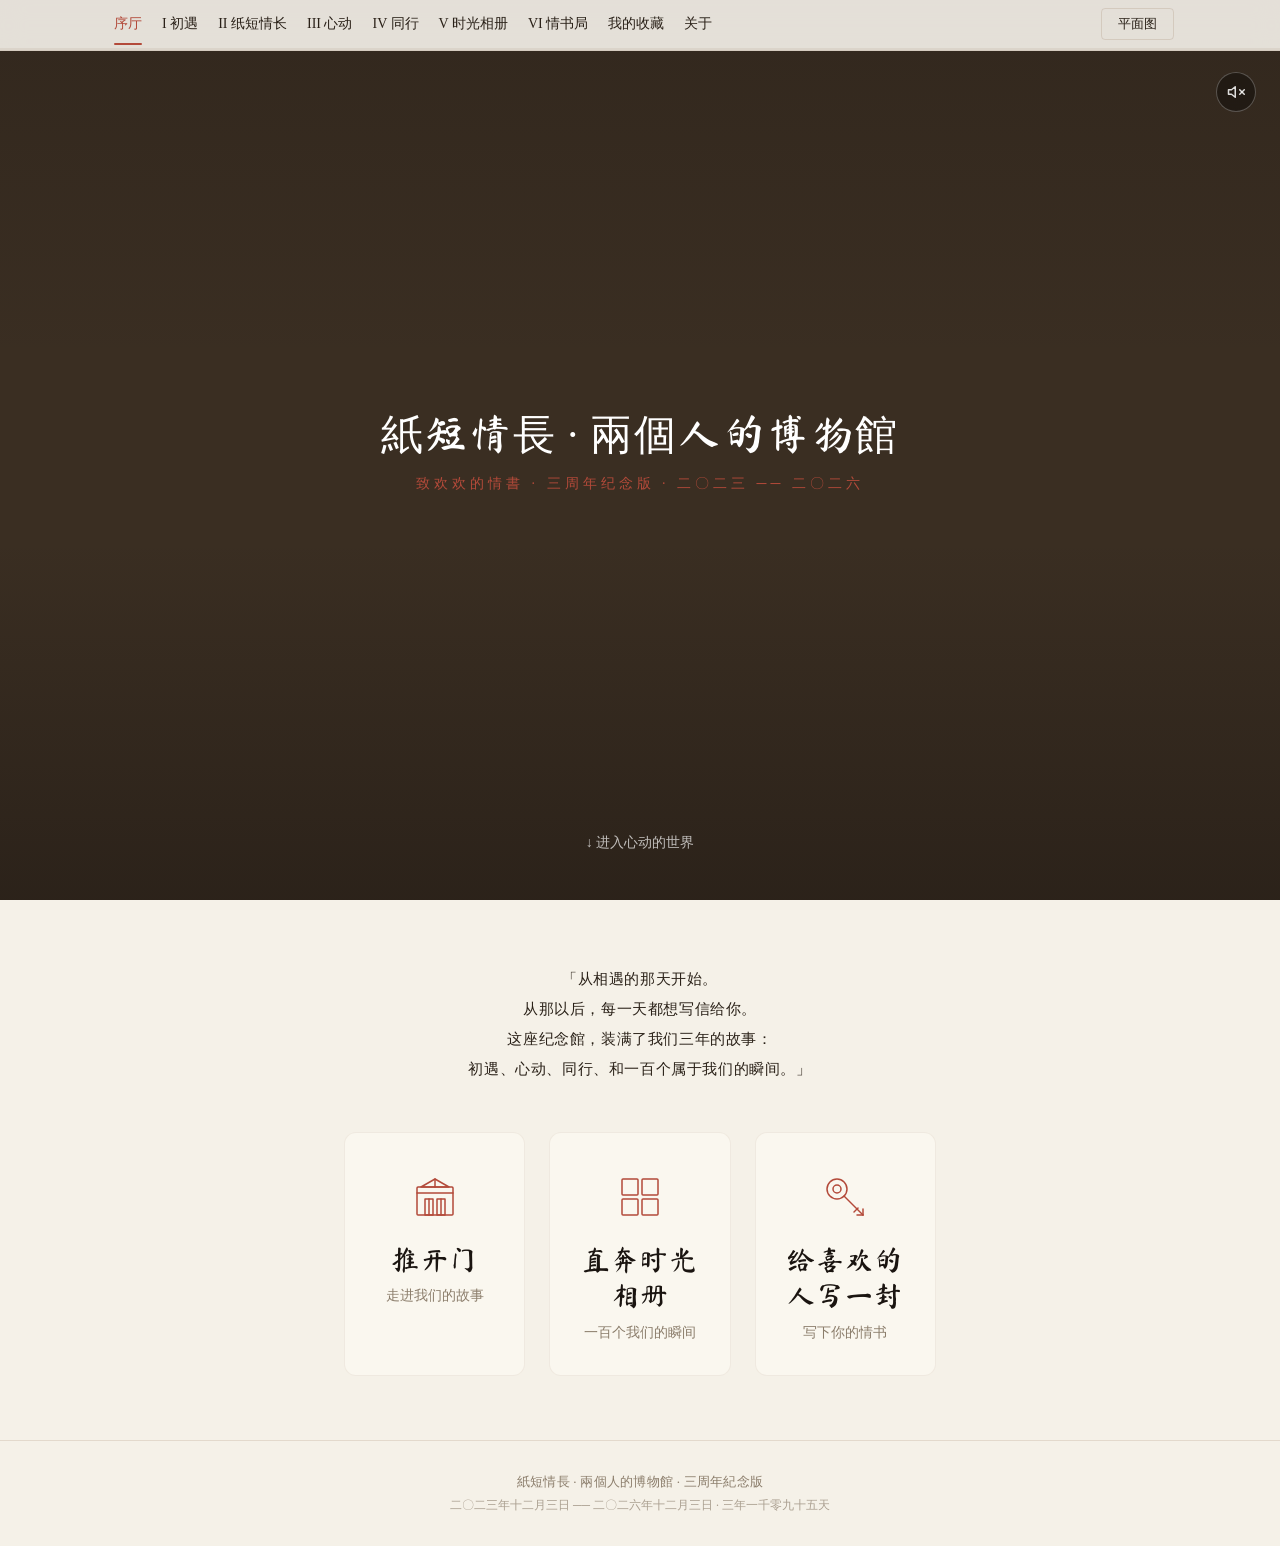
==== commit 480bd0b6: "序厅-处理" ====
--- a/kimi-love-letter/index.html
+++ b/kimi-love-letter/index.html
@@ -66,7 +66,7 @@
 <div id="page-home" class="page active">
   <section class="hero">
     <div class="hero-bg">
-      <video autoplay muted loop playsinline>
+      <video id="hero-video" autoplay muted loop playsinline preload="metadata" poster="data:image/svg+xml,%3Csvg xmlns='http://www.w3.org/2000/svg' viewBox='0 0 16 9'%3E%3Crect fill='%233a2e22' width='16' height='9'/%3E%3C/svg%3E">
         <source src="hero-1.mp4" type="video/mp4">
       </video>
     </div>
@@ -75,6 +75,10 @@
       <h1 class="hero-title">紙短情長 · 兩個人的博物館</h1>
       <p class="hero-subtitle">致欢欢的情書 · 三周年纪念版 · 二〇二三 ── 二〇二六</p>
     </div>
+    <button class="hero-sound-toggle" id="hero-sound-toggle" onclick="toggleHeroSound()" title="开启背景音乐">
+      <svg class="sound-off" viewBox="0 0 24 24" fill="none" stroke="currentColor" stroke-width="2" stroke-linecap="round" stroke-linejoin="round"><polygon points="11 5 6 9 2 9 2 15 6 15 11 19 11 5"/><line x1="23" y1="9" x2="17" y2="15"/><line x1="17" y1="9" x2="23" y2="15"/></svg>
+      <svg class="sound-on" viewBox="0 0 24 24" fill="none" stroke="currentColor" stroke-width="2" stroke-linecap="round" stroke-linejoin="round"><polygon points="11 5 6 9 2 9 2 15 6 15 11 19 11 5"/><path d="M19.07 4.93a10 10 0 0 1 0 14.14M15.54 8.46a5 5 0 0 1 0 7.07"/></svg>
+    </button>
     <button class="hero-enter" onclick="navigate('/hall/1')">↓ 进入心动的世界</button>
   </section>
 
--- a/kimi-love-letter/css/style.css
+++ b/kimi-love-letter/css/style.css
@@ -268,6 +268,58 @@
   50%      { opacity: 1; }
 }
 
+.hero-sound-toggle {
+  position: absolute;
+  top: 72px;
+  right: 24px;
+  z-index: 3;
+  width: 40px;
+  height: 40px;
+  border-radius: 50%;
+  background: rgba(0, 0, 0, 0.35);
+  backdrop-filter: blur(6px);
+  -webkit-backdrop-filter: blur(6px);
+  border: 1px solid rgba(255, 255, 255, 0.25);
+  color: rgba(255, 255, 255, 0.85);
+  cursor: pointer;
+  display: flex;
+  align-items: center;
+  justify-content: center;
+  transition: background 0.3s, border-color 0.3s;
+}
+.hero-sound-toggle:hover {
+  background: rgba(0, 0, 0, 0.5);
+  border-color: rgba(255, 255, 255, 0.45);
+}
+.hero-sound-toggle svg {
+  width: 18px;
+  height: 18px;
+}
+.hero-sound-toggle .sound-on { display: none; }
+.hero-sound-toggle.unmuted .sound-off { display: none; }
+.hero-sound-toggle.unmuted .sound-on { display: block; }
+
+@media (max-width: 700px) {
+  .hero-sound-toggle {
+    top: 64px;
+    right: 12px;
+    width: 36px;
+    height: 36px;
+  }
+  .hero-sound-toggle svg {
+    width: 16px;
+    height: 16px;
+  }
+}
+
+/* 序厅以下内容延迟渲染，加速首屏 */
+.intro-section,
+.cards-section,
+.footer {
+  content-visibility: auto;
+  contain-intrinsic-size: 0 300px;
+}
+
 /* ============================================================
    6. 首页引言区域
    ============================================================ */
